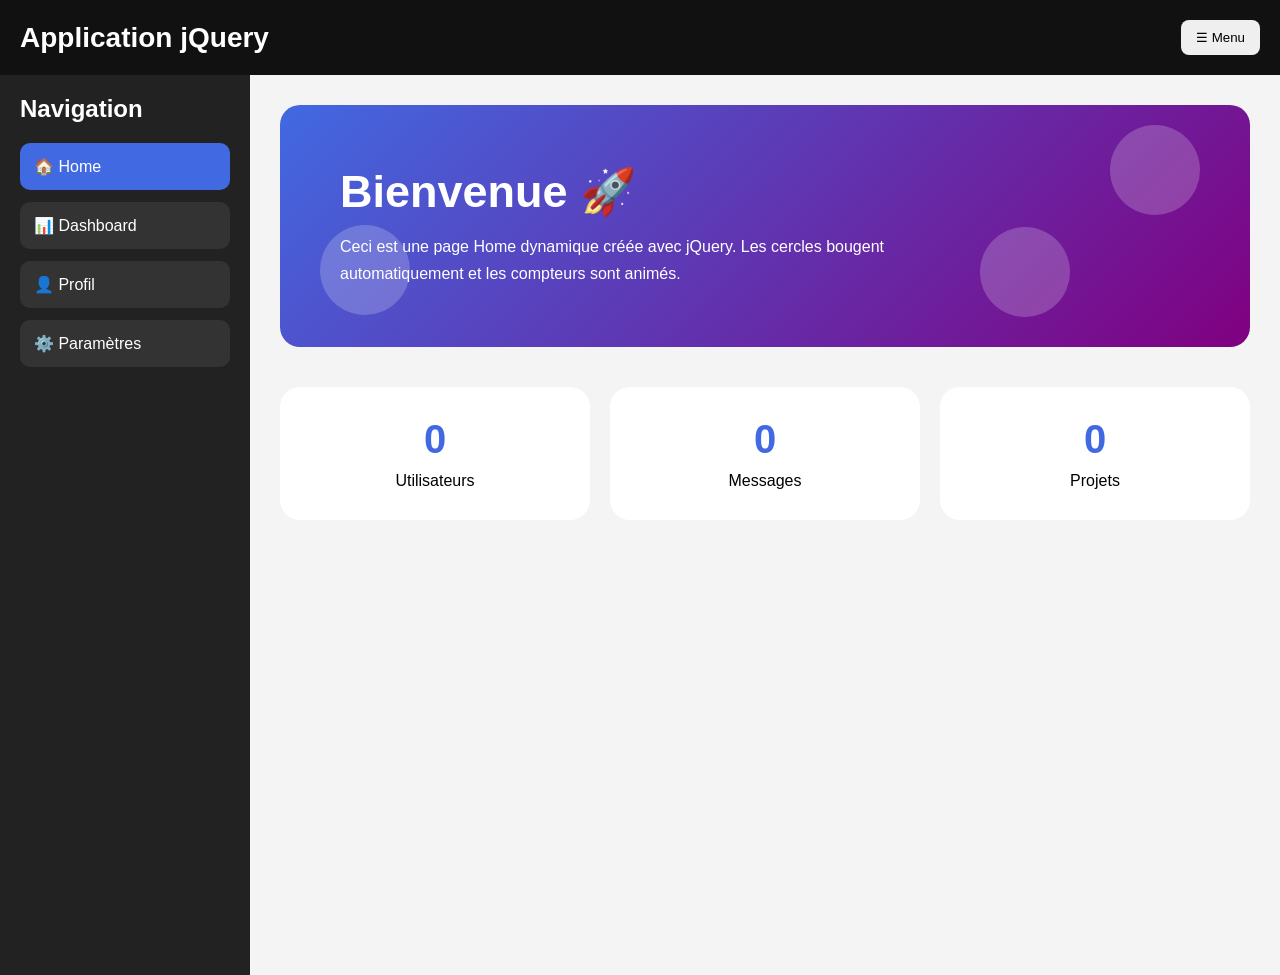
==== Badr & Bryan/projet2.html @ 2dd44947 "Counter Animé Fait" ====
<!DOCTYPE html>
<html lang="fr">

<head>
    <meta charset="UTF-8">
    <meta name="viewport" content="width=device-width, initial-scale=1.0">

    <title>Navbar + Home Dynamique</title>


    <style>
        /* =========================
   RESET
========================= */

        * {
            margin: 0;
            padding: 0;
            box-sizing: border-box;
        }

        body {
            font-family: Arial;
            background: #f4f4f4;
            overflow-x: hidden;
        }

        /* =========================
   HEADER
========================= */

        header {
            background: #111;
            color: white;
            padding: 20px;

            display: flex;
            justify-content: space-between;
            align-items: center;
        }

        header h1 {
            font-size: 28px;
        }

        /* =========================
   CONTAINER
========================= */

        .container {
            display: flex;
        }

        /* =========================
   SIDEBAR
========================= */

        .sidebar {
            width: 250px;
            min-height: 100vh;
            background: #222;
            color: white;
            padding: 20px;
        }

        .sidebar h2 {
            margin-bottom: 20px;
        }

        .sidebar ul {
            list-style: none;
        }

        .sidebar li {
            padding: 14px;
            background: #333;
            margin-bottom: 12px;
            border-radius: 10px;
            cursor: pointer;
            transition: 0.3s;
        }

        .sidebar li:hover {
            background: royalblue;
            transform: translateX(10px);
        }

        .activeNav {
            background: royalblue !important;
        }

        /* =========================
   MAIN
========================= */

        main {
            flex: 1;
            padding: 30px;
        }

        /* =========================
   PAGE
========================= */

        .page {
            display: none;
        }

        .activePage {
            display: block;
        }

        /* =========================
   HOME PAGE
========================= */

        .hero {
            background: linear-gradient(135deg, royalblue, purple);
            color: white;
            padding: 60px;
            border-radius: 20px;
            margin-bottom: 40px;
            position: relative;
            overflow: hidden;
        }

        .hero h2 {
            font-size: 45px;
            margin-bottom: 15px;
        }

        .hero p {
            width: 70%;
            line-height: 1.7;
        }

        /* =========================
   CIRCLES
========================= */

        .circle {
            width: 90px;
            height: 90px;
            border-radius: 50%;
            background: white;
            opacity: 0.2;
            position: absolute;
        }

        .c1 {
            top: 20px;
            right: 50px;
        }

        .c2 {
            bottom: 30px;
            right: 180px;
        }

        .c3 {
            top: 120px;
            left: 40px;
        }

        /* =========================
   STATS
========================= */

        .stats {
            display: flex;
            gap: 20px;
            flex-wrap: wrap;
        }

        .statBox {
            background: white;
            flex: 1;
            min-width: 220px;
            padding: 30px;
            border-radius: 20px;
            text-align: center;
        }

        .statBox h3 {
            font-size: 40px;
            color: royalblue;
            margin-bottom: 10px;
        }

        /* =========================
   AUTRES PAGES
========================= */

        .fakePage {
            background: white;
            padding: 40px;
            border-radius: 20px;
        }

        button {
            padding: 10px 15px;
            border: none;
            border-radius: 8px;
            cursor: pointer;
        }
    </style>

</head>

<body>

    <header>

        <h1>Application jQuery</h1>

        <button id="toggleMenu">
            ☰ Menu
        </button>

    </header>

    <div class="container">

        <!-- SIDEBAR -->

        <aside class="sidebar">

            <h2>Navigation</h2>

            <ul>

                <li class="navLink activeNav" data-page="homePage">

                    🏠 Home

                </li>

                <li class="navLink" data-page="dashboardPage">

                    📊 Dashboard

                </li>

                <li class="navLink" data-page="profilePage">

                    👤 Profil

                </li>

                <li class="navLink" data-page="settingsPage">

                    ⚙️ Paramètres

                </li>

            </ul>

        </aside>


        <!-- MAIN -->

        <main>

            <!-- =========================
             HOME PAGE
        ========================= -->

            <section id="homePage" class="page activePage">

                <div class="hero">

                    <div class="circle c1"></div>
                    <div class="circle c2"></div>
                    <div class="circle c3"></div>

                    <h2>Bienvenue 🚀</h2>

                    <p>

                        Ceci est une page Home dynamique
                        créée avec jQuery.

                        Les cercles bougent automatiquement
                        et les compteurs sont animés.

                    </p>

                </div>


                <!-- STATS -->

                <div class="stats">

                    <div class="statBox">

                        <h3 class="counter" data-target="250">

                            0

                        </h3>

                        <p>Utilisateurs</p>

                    </div>


                    <div class="statBox">

                        <h3 class="counter" data-target="120">

                            0

                        </h3>

                        <p>Messages</p>

                    </div>


                    <div class="statBox">

                        <h3 class="counter" data-target="95">

                            0

                        </h3>

                        <p>Projets</p>

                    </div>

                </div>

            </section>


            <!-- =========================
             DASHBOARD
        ========================= -->

            <section id="dashboardPage" class="page">

                <div class="fakePage">

                    <h2>Dashboard</h2>

                    <br>

                    <p>
                        Contenu du dashboard.
                    </p>

                </div>

            </section>


            <!-- =========================
             PROFILE
        ========================= -->

            <section id="profilePage" class="page">

                <div class="fakePage">

                    <h2>Profil</h2>

                    <br>

                    <p>
                        Contenu du profil.
                    </p>

                </div>

            </section>


            <!-- =========================
             SETTINGS
        ========================= -->

            <section id="settingsPage" class="page">

                <div class="fakePage">

                    <h2>Paramètres</h2>

                    <br>

                    <p>
                        Contenu des paramètres.
                    </p>

                </div>

            </section>

        </main>

    </div>


    <script>

        /* =========================
           NAVBAR CLIQUABLE
        ========================= */

        $(".navLink").click(function () {

            /*
                Active le lien
            */

            $(".navLink")
                .removeClass("activeNav");

            $(this)
                .addClass("ativeNav");


            /*
                Récupère la page
            */

            let page = $(this).data("page");


            /*
                Cache toutes les pages
            */

            $("page")
                .removeClass("activePage")
                .hide();


            /*
                Affiche la page cliquée
            */

            $("#" + page)

                .fadeIn(500)

                .addClass("activePage");

        });


        /* =========================
           TOGGLE MENU
        ========================= */

        $("#toggleMenu").click(function () {

            $(".sidebar").animate({

                width: "toggle"

            }, 500);

        });


        /* =========================
           COUNTERS ANIMÉS
        ========================= */

        $(".counter").each(function () {

            let target = $(this).data("target");

            let counter = $(this);

            $({ countNum: 0 })

                .animate({

                    countNum: target

                },

                    {

                        duration: 2000,

                        easing: "swing",

                        step: function () {

                            counter.text(
                                Math.floor(this.countNum)
                            );

                        },

                        complete: function () {

                            counter.text(this.countNum);

                        }

                    });

        });


        /* =========================
           HOME DYNAMIQUE
        ========================= */

        setInterval(function () {

            $(".c1")

                .animate({
                    top: "60px"
                }, 1000)

                .animate({
                    top: "20px"
                }, 1000);


            $(".c2")

                .animate({
                    right: "250px"
                }, 1000)

                .animate({
                    right: "180px"
                }, 1000);


            $(".c3")

                .animate({
                    left: "80px"
                }, 1000)

                .animate({
                    left: "40px"
                }, 1000);

        }, 2000);

    </script>

</body>

</html>
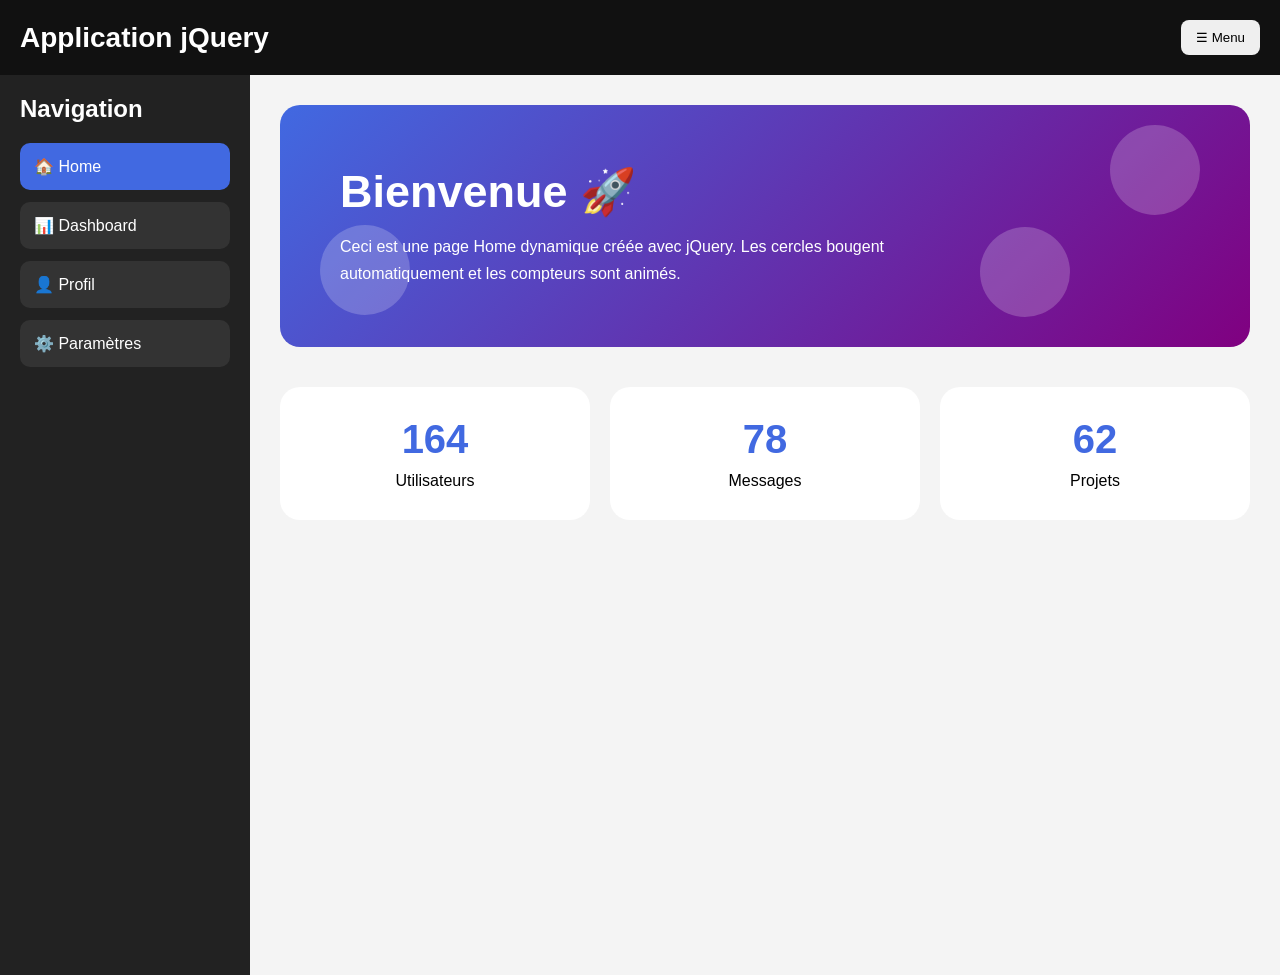
==== commit 1f6ba12a: "Home Dynamique Fait" ====
--- a/Badr & Bryan/projet2.html
+++ b/Badr & Bryan/projet2.html
@@ -4,7 +4,7 @@
 <head>
     <meta charset="UTF-8">
     <meta name="viewport" content="width=device-width, initial-scale=1.0">
-
+    <script src="https://cdnjs.cloudflare.com/ajax/libs/jquery/3.7.1/jquery.min.js"></script>
     <title>Navbar + Home Dynamique</title>
 
 
@@ -419,7 +419,7 @@
                 .removeClass("activeNav");
 
             $(this)
-                .addClass("ativeNav");
+                .addClass("activeNav");
 
 
             /*
@@ -433,7 +433,7 @@
                 Cache toutes les pages
             */
 
-            $("page")
+            $(".page")
                 .removeClass("activePage")
                 .hide();
 
